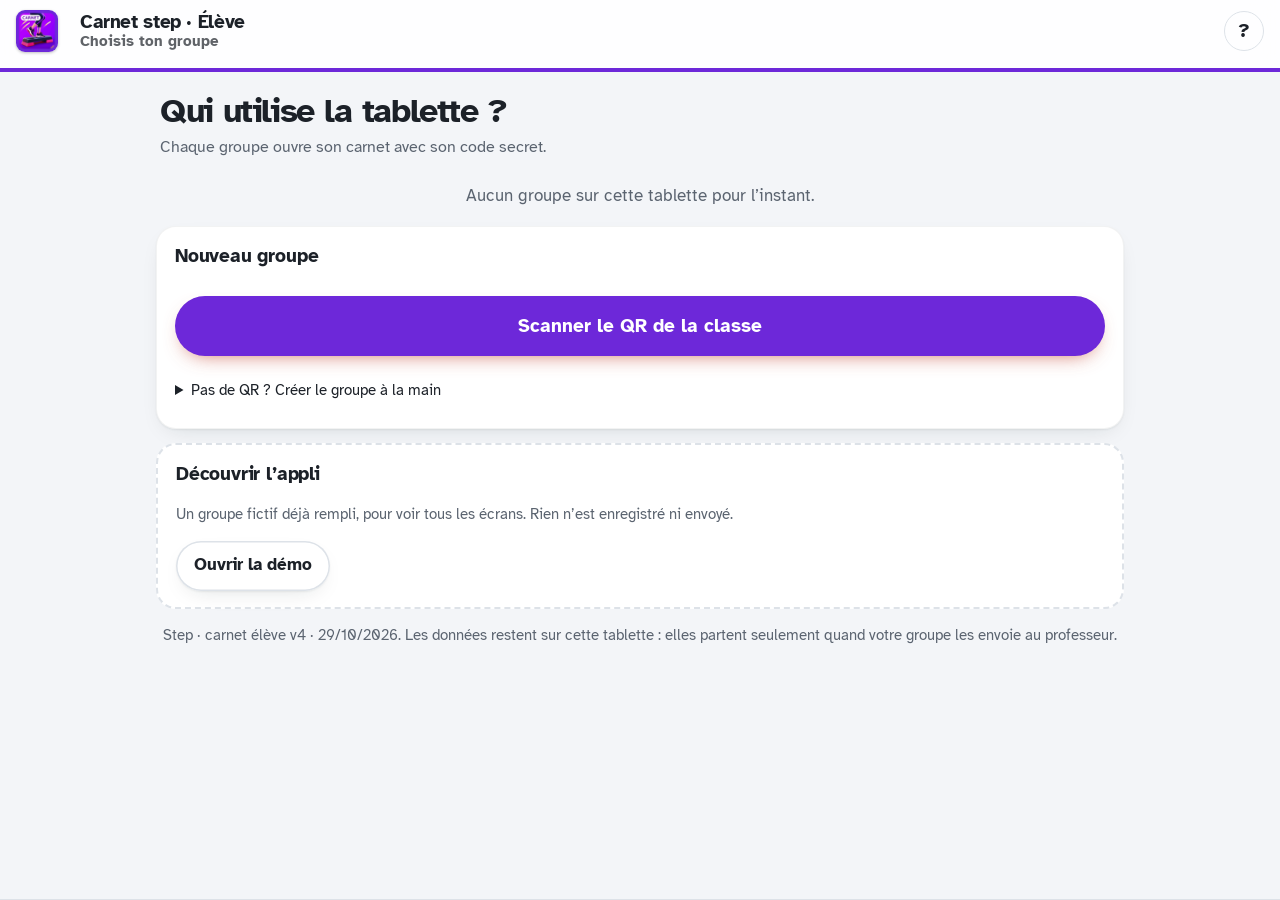
==== index.html @ f8565499 "Mise à jour commune (eps-maj.js) : vérification d'une nouvelle version à chaque ouverture et bandeau" ====
<!doctype html>
<html lang="fr">
<head>
<meta charset="utf-8">
<meta name="viewport" content="width=device-width, initial-scale=1, viewport-fit=cover">
<meta name="theme-color" content="#6d28d9">
<meta name="apple-mobile-web-app-capable" content="yes">
<meta name="mobile-web-app-capable" content="yes">
<meta name="apple-mobile-web-app-title" content="Carnet step">
<link rel="manifest" href="manifest.webmanifest">
<link rel="icon" type="image/png" sizes="32x32" href="icon-32.png">
<link rel="apple-touch-icon" href="icon-180.png">
<title>Carnet step · Élève</title>
<link rel="stylesheet" href="style.css">
<style id="appicon-css">.appicon{width:40px;height:40px;border-radius:9px;vertical-align:middle;margin:0 10px 0 0;box-shadow:0 1px 3px rgba(0,0,0,.25);flex:none;display:inline-block;object-fit:cover}
.appicon.big{width:72px;height:72px;border-radius:16px;margin:0 auto 10px;display:block}
.appicon.fill{width:100%;height:100%;margin:0;border-radius:inherit;box-shadow:none;display:block}
.appicon.logoimg{width:46px;height:46px;margin:0;border-radius:12px}
.test-banner{background:#facc15;color:#111;font:700 15px/1.3 system-ui,sans-serif;text-align:center;padding:8px 12px;position:relative;z-index:99999}
@media print{.appicon,.test-banner{display:none!important}}</style>
<style>/* Lisibilité terrain : textes à 15 px minimum à l'écran ; tailles d'origine à l'impression. */@media print{:root{--fs-min:0px}}</style>
<link rel="stylesheet" href="eps-charte-v1.css">
<style>/* Charte v1 — Step : base commune et couleur de l'activité */
:root{--act:#6d28d9;--act-fonce:#441987;--act-pale:#ede5fa;--act-sombre:#af89ea;--act-pale-sombre:#291e4a}
:root{--bg:#f3f5f8;--bg2:#eef1f5;--card:#ffffff;--fg:#1c2128;--muted:#5b6470;--line:#dde2e8;--acc:#6d28d9;--acc2:#441987;--acc-fg:#ffffff;--soft:#ede5fa;--sh-hi:0 10px 30px -10px rgba(109,40,217,.4);--font:"Atkinson","Segoe UI",Roboto,system-ui,sans-serif;
  --t:#f59e0b /* ici --t est une couleur (pas la police de la charte) : on la remet */}
:root[data-theme="dark"]{--bg:#0d1117;--bg2:#121820;--card:#161b22;--fg:#e6edf3;--muted:#8b949e;--line:#2a313b;--acc:#af89ea;--acc2:#af89ea;--acc-fg:#0d1117;--soft:#291e4a}
body{background:var(--bg)}
body[data-cy="T"]{--acc:#6d28d9;--acc2:#441987;--soft:#ede5fa}
:root[data-theme="dark"] body[data-cy="T"]{--acc:#af89ea;--acc2:#af89ea;--soft:#291e4a}
:root{--lagoon:#6d28d9;--indigo:#6d28d9;--ink:#1c2128}
/* boutons, bandeaux et frise : couleur du step (pas de rouge : une couleur par activité) */
:root{--tartan:#6d28d9;--track:#6d28d9;--track2:#8348df;--track-soft:#ede5fa}
:root[data-theme="dark"]{--tartan:#af89ea;--track:#af89ea;--track2:#c4a8f0;--track-soft:#291e4a}
.hero{background:url("data:image/svg+xml,%3Csvg xmlns='http://www.w3.org/2000/svg' width='600' height='220' viewBox='0 0 600 220'%3E%3Cg fill='none' stroke='%23ffffff' stroke-opacity='.16' stroke-width='3'%3E%3Cpath d='M-20 200 C 160 200 220 40 420 40 S 640 40 660 40'/%3E%3Cpath d='M-20 218 C 170 218 230 58 420 58 S 640 58 660 58'/%3E%3Cpath d='M-20 236 C 180 236 240 76 420 76 S 640 76 660 76'/%3E%3Cpath d='M-20 182 C 150 182 210 22 420 22 S 640 22 660 22'/%3E%3C/g%3E%3C/svg%3E") right bottom/auto 120% no-repeat,linear-gradient(135deg,#441987,#6d28d9 55%,#8348df)}
.out.hi,.zs .z4{background:linear-gradient(135deg,var(--acc2),var(--acc))}
body[data-cy="T"] .out.hi,body[data-cy="T"] .zs .z4{background:linear-gradient(135deg,#6d28d9,#441987)}
.lvlbtn.s{background:linear-gradient(135deg,#441987,#6d28d9 55%,#8348df)}
.lvlbtn.t{background:linear-gradient(135deg,#2c1057,#441987);box-shadow:0 10px 30px -10px rgba(109,40,217,.5)}
.hero.lvT{background:linear-gradient(135deg,#6d28d9,#441987)}
.bincard.cyT{box-shadow:var(--sh),inset 4px 0 0 #441987}
.in:focus{box-shadow:0 0 0 4px rgba(109,40,217,.15)}
.seg.big .chip.on,body[data-cy="T"] .seg.big .chip.on{box-shadow:0 6px 16px -8px rgba(109,40,217,.6)}
</style>
</head>
<body>
<header>
 <div class="barre"><img class="appicon logo" src="icon-192.png" alt="" width="40" height="40">
  <div class="brand"><b>Carnet step · Élève</b><small id="sous"></small></div>
  <button type="button" id="btnSeance" class="bseance" data-act="seances" hidden></button>
  <button type="button" class="baide" onclick="EPSAide.ouvrir()" aria-label="Mode d’emploi" title="Mode d’emploi">?</button>
  <button type="button" data-act="changer" data-need hidden>Fermer<span class="hide-s"> le carnet</span></button></div>
 <div class="seances" id="seances" hidden></div>
</header>
<main id="main"></main>
<nav class="onglets" id="onglets" hidden></nav>
<div id="modal"><div id="modal-body"></div></div>
<div id="toast" role="status"></div>
<div id="upd" role="status"></div>
<script src="donnees.js"></script>
<script src="logique.js"></script>
<script src="qrcode.js"></script>
<script src="jsqr.js"></script>
<script src="scan.js"></script>
<script src="vues.js"></script>
<script src="chrono.js"></script>
<script src="app.js"></script>
<script src="demo-commun.js"></script>
<script src="demo.js"></script>
<script src="aide.js"></script>
<script src="eps-aide.js"></script>
<script src="eps-pouls.js"></script>
<script src="pouls-step.js"></script>
<script src="eps-maj.js" data-bandeau="non"></script>
</body>
</html>
---- style.css ----
:root{
 --bg:#eef3f2;--bg2:#e3ecea;--card:#ffffff;--fg:#0f1f24;--muted:#5b6b70;--line:#d8e2e1;
 --acc:#0d9488;--acc2:#0f766e;--acc-fg:#ffffff;--soft:#e6f5f2;--track:#f04e23;--track2:#ff7a3d;--track-soft:#fff1ea;
 --ok:#16a34a;--ko:#dc2626;--warn:#c2410c;--t:#f59e0b;--l:#ef4444;
 --r:20px;--r-sm:14px;--sh:0 1px 2px rgba(15,31,36,.06),0 8px 24px -12px rgba(15,31,36,.18);--sh-hi:0 10px 30px -10px rgba(13,148,136,.45);
 --font:ui-rounded,"SF Pro Rounded","Nunito","Segoe UI Variable Display","Segoe UI",system-ui,-apple-system,Roboto,sans-serif;
}
:root[data-theme="dark"]{--bg:#0b1517;--bg2:#0f1d20;--card:#132327;--fg:#e8f3f1;--muted:#9db3b1;--line:#24393c;--acc:#2dd4bf;--acc2:#14b8a6;--acc-fg:#04201c;--soft:#103632;--track-soft:#3a1d12;--sh:0 1px 2px rgba(0,0,0,.3),0 10px 30px -14px rgba(0,0,0,.6)}
:root[data-theme="dark"]{--bg:#0b1517;--bg2:#0f1d20;--card:#132327;--fg:#e8f3f1;--muted:#9db3b1;--line:#24393c;--acc:#2dd4bf;--acc2:#14b8a6;--acc-fg:#04201c;--soft:#103632;--track-soft:#3a1d12}
*{box-sizing:border-box}html{-webkit-text-size-adjust:100%}
body{margin:0;background:radial-gradient(1200px 500px at 100% -10%,#d5efe9 0,transparent 60%),radial-gradient(900px 400px at -10% 10%,#ffe7dc 0,transparent 55%),var(--bg);background-attachment:fixed;color:var(--fg);font:17px/1.45 var(--font);padding-bottom:env(safe-area-inset-bottom);-webkit-tap-highlight-color:transparent}
:root[data-theme="dark"] body{background:var(--bg)}
/* ---- en-tête ---- */
header{position:sticky;top:0;z-index:5;color:#fff;display:flex;align-items:center;gap:12px;padding:12px 16px;padding-top:calc(12px + env(safe-area-inset-top));
 background:url("data:image/svg+xml,%3Csvg xmlns='http://www.w3.org/2000/svg' width='600' height='220' viewBox='0 0 600 220'%3E%3Cg fill='none' stroke='%23ffffff' stroke-opacity='.16' stroke-width='3'%3E%3Cpath d='M-20 200 C 160 200 220 40 420 40 S 640 40 660 40'/%3E%3Cpath d='M-20 218 C 170 218 230 58 420 58 S 640 58 660 58'/%3E%3Cpath d='M-20 236 C 180 236 240 76 420 76 S 640 76 660 76'/%3E%3Cpath d='M-20 182 C 150 182 210 22 420 22 S 640 22 660 22'/%3E%3C/g%3E%3C/svg%3E") right center/auto 140% no-repeat,linear-gradient(120deg,#0f766e 0%,#0d9488 45%,#14b8a6 75%,#22c3a6 100%);box-shadow:0 6px 24px -10px rgba(13,148,136,.7)}
header .sp{flex:1}
header button{font:inherit;font-size:max(14px,var(--fs-min,15px));font-weight:700;background:rgba(255,255,255,.16);color:#fff;border:1px solid rgba(255,255,255,.35);border-radius:999px;padding:7px 14px;min-height:42px;backdrop-filter:blur(6px);-webkit-backdrop-filter:blur(6px);cursor:pointer}
header button:active{background:rgba(255,255,255,.3)}
header .logo{width:42px;height:42px;flex:none;filter:drop-shadow(0 2px 6px rgba(0,0,0,.18))}
.brand{display:flex;flex-direction:column;line-height:1.1}.brand b{font-size:19px;letter-spacing:-.01em}.brand small{font-size:max(12.5px,var(--fs-min,15px));opacity:.88;font-weight:600}
#crumb{padding:10px 16px;font-size:15px;color:var(--muted);max-width:1000px;margin:0 auto;display:flex;flex-wrap:wrap;align-items:center;gap:6px}
#crumb .back{font:inherit;font-weight:800;color:var(--acc2);background:var(--card);border:0;border-radius:999px;padding:8px 16px;min-height:44px;margin-right:6px;box-shadow:var(--sh);cursor:pointer}
.lnk{font:inherit;background:none;border:0;color:var(--acc2);font-weight:700;padding:6px 2px;cursor:pointer}
main{max-width:1000px;margin:0 auto;padding:0 16px 48px}
/* ---- cartes ---- */
.card{background:var(--card);border:1px solid rgba(15,31,36,.05);border-radius:var(--r);padding:16px 18px;margin:14px 0;box-shadow:var(--sh)}
.card.thin{padding:10px 14px}
h1{margin:0;font-size:30px;letter-spacing:-.02em;line-height:1.1}h2{margin:0 0 10px;font-size:23px;letter-spacing:-.01em}
h3{margin:0 0 10px;font-size:19px;display:flex;flex-wrap:wrap;gap:6px 10px;align-items:center;letter-spacing:-.01em}
.who{font-size:max(12.5px,var(--fs-min,15px));font-weight:700;color:var(--acc2);background:var(--soft);border-radius:999px;padding:3px 10px}
.hero{display:flex;gap:18px;align-items:center;color:#fff;border:0;background:url("data:image/svg+xml,%3Csvg xmlns='http://www.w3.org/2000/svg' width='600' height='220' viewBox='0 0 600 220'%3E%3Cg fill='none' stroke='%23ffffff' stroke-opacity='.16' stroke-width='3'%3E%3Cpath d='M-20 200 C 160 200 220 40 420 40 S 640 40 660 40'/%3E%3Cpath d='M-20 218 C 170 218 230 58 420 58 S 640 58 660 58'/%3E%3Cpath d='M-20 236 C 180 236 240 76 420 76 S 640 76 660 76'/%3E%3Cpath d='M-20 182 C 150 182 210 22 420 22 S 640 22 660 22'/%3E%3C/g%3E%3C/svg%3E") right bottom/auto 120% no-repeat,linear-gradient(135deg,#0f766e,#0d9488 55%,#14b8a6);box-shadow:var(--sh-hi);padding:22px}
.hero{border-bottom:6px solid var(--track)}.hero p{margin:.4rem 0 0;opacity:.92}.hero .logo{width:84px;height:84px;flex:none;border-radius:50%;box-shadow:0 0 0 4px rgba(255,255,255,.35),0 8px 20px rgba(0,0,0,.2)}
.hero .school{font-size:max(12.5px,var(--fs-min,15px));font-weight:800;letter-spacing:.12em;text-transform:uppercase;opacity:.9}
.goal{border:0;background:linear-gradient(135deg,var(--soft),var(--card));position:relative;overflow:hidden}
.goal::before{content:"";position:absolute;left:0;top:0;bottom:0;width:6px;background:linear-gradient(var(--acc),var(--track))}
.goal p{margin:.3rem 0 0;font-size:18px}.kick{font-size:max(12.5px,var(--fs-min,15px));font-weight:800;letter-spacing:.1em;text-transform:uppercase;color:var(--acc2)}
.muted{color:var(--muted)}.small{font-size:max(14px,var(--fs-min,15px))}.center{text-align:center}
.row{display:flex;gap:12px;align-items:flex-end}.row.wrap{flex-wrap:wrap}.f1{flex:1 1 240px}
label{display:flex;flex-direction:column;gap:6px;font-size:15px;font-weight:700;margin:8px 0;color:var(--fg)}
/* ---- saisies ---- */
.in{font:inherit;font-size:21px;font-weight:700;padding:10px 14px;border:2px solid var(--line);border-radius:var(--r-sm);background:var(--bg2);color:var(--fg);min-height:52px;width:100%;max-width:220px;transition:border-color .15s,background .15s}
.in:focus{outline:none;border-color:var(--acc);background:var(--card);box-shadow:0 0 0 4px rgba(13,148,136,.15)}
textarea.in{max-width:none;font-size:17px;font-weight:500;min-height:68px;resize:vertical}.in.w{max-width:120px}.in.modin{border-color:var(--warn);background:#fff4ec}
/* ---- boutons ---- */
.btn{font:inherit;font-weight:800;min-height:50px;padding:10px 18px;border-radius:999px;border:0;background:var(--card);color:var(--fg);cursor:pointer;display:inline-flex;align-items:center;justify-content:center;gap:8px;box-shadow:var(--sh),inset 0 0 0 1.5px var(--line);transition:transform .08s}
.btn:active{transform:scale(.97)}
.btn.pri{background:linear-gradient(135deg,var(--track),var(--track2));color:#fff;box-shadow:0 10px 24px -10px rgba(240,78,35,.7)}
.btn.big{font-size:19px;min-height:60px;padding:12px 24px}.btn.full{width:100%;margin:16px 0}
.btn.ghost{color:var(--ko);box-shadow:inset 0 0 0 1.5px #f3b4b4}
.btn.danger{background:#fff0f0;color:#b91c1c;box-shadow:inset 0 0 0 2px #ef4444}.btn.danger:active{background:#ef4444;color:#fff}
.btn.sm{min-height:44px;padding:6px 14px;font-size:15px}
.seg{display:flex;flex-wrap:wrap;gap:8px;margin:10px 0}
.seg.big{background:var(--card);padding:6px;border-radius:999px;box-shadow:var(--sh);gap:6px}.seg.big .chip{font-size:18px;min-height:54px;flex:1;border:0;background:transparent}
.seg.big .chip.on{background:linear-gradient(135deg,var(--acc2),var(--acc));color:#fff;box-shadow:0 6px 16px -8px rgba(13,148,136,.8)}
.chip{font:inherit;font-weight:700;font-size:16px;min-height:46px;padding:8px 16px;border-radius:999px;border:1.5px solid var(--line);background:var(--card);color:var(--fg);cursor:pointer;transition:transform .08s}
.chip:active{transform:scale(.96)}
.chip.on{background:var(--acc);border-color:var(--acc);color:var(--acc-fg)}
.chip.sm{min-width:54px;min-height:50px;padding:6px 10px}
.chip.on.T{background:var(--t);border-color:var(--t);color:#111}.chip.on.L{background:var(--l);border-color:var(--l);color:#fff}.chip.on.P{background:var(--ok);border-color:var(--ok);color:#fff}
/* ---- répétitions & résultats ---- */
.reps{display:grid;grid-template-columns:repeat(auto-fill,minmax(210px,1fr));gap:10px}
.rep{display:flex;align-items:center;gap:6px;background:var(--bg2);border-radius:var(--r-sm);padding:8px 10px}.rep span{font-weight:900;width:24px;color:var(--acc2)}
.outs{display:grid;grid-template-columns:repeat(auto-fit,minmax(150px,1fr));gap:10px;margin-top:12px}
.out{border-radius:var(--r-sm);padding:8px 12px;display:flex;flex-direction:column;background:var(--bg2)}.out span{font-size:max(12.5px,var(--fs-min,15px));font-weight:700;color:var(--muted);text-transform:uppercase;letter-spacing:.04em}.out b{font-size:21px;letter-spacing:-.01em}
.out.hi{background:linear-gradient(135deg,#0f766e,#14b8a6);color:#fff}.out.hi span{color:rgba(255,255,255,.85)}
.ok{color:var(--ok);font-weight:800}.ko{color:var(--ko);font-weight:800}
table.tt{border-collapse:separate;border-spacing:0;width:100%;font-size:15px;border-radius:var(--r-sm);overflow:hidden;box-shadow:inset 0 0 0 1px var(--line)}
table.tt th,table.tt td{border-bottom:1px solid var(--line);padding:6px 8px;text-align:center}table.tt th{background:var(--soft);font-size:max(13px,var(--fs-min,15px));font-weight:800;color:var(--acc2)}
table.tt td .in{max-width:100px;font-size:19px;min-height:46px;padding:6px 8px}table.tt.l th,table.tt.l td{text-align:left}th.l,td.l{text-align:left}
/* ---- accueil & séances ---- */
.grid{display:grid;grid-template-columns:repeat(auto-fill,minmax(230px,1fr));gap:12px;margin-top:12px}
.bincard{font:inherit;text-align:left;display:flex;flex-direction:column;gap:2px;border:0;background:var(--card);color:var(--fg);border-radius:var(--r);padding:16px;min-height:120px;cursor:pointer;box-shadow:var(--sh);position:relative;overflow:hidden}
.bincard::after{content:"";position:absolute;right:-38px;top:-38px;width:96px;height:96px;border-radius:50%;border:10px solid var(--soft);z-index:0}.bincard>*{position:relative;z-index:1}
.bincard b{font-size:20px}.bincard.add{background:transparent;box-shadow:inset 0 0 0 2px var(--acc);color:var(--acc2);justify-content:center}.bincard.add::after{display:none}
.cls{font-size:max(12px,var(--fs-min,15px));font-weight:800;color:#fff;background:var(--acc);border-radius:999px;padding:2px 10px;align-self:flex-start;letter-spacing:.04em;text-transform:uppercase}
.sgrid{display:grid;grid-template-columns:repeat(auto-fill,minmax(210px,1fr));gap:12px;margin:12px 0}
.sbtn{font:inherit;text-align:left;border:0;background:var(--card);color:var(--fg);border-radius:var(--r);padding:14px;min-height:108px;display:flex;flex-direction:column;gap:4px;cursor:pointer;box-shadow:var(--sh);position:relative}
.sbtn b{font-size:28px;font-weight:900;letter-spacing:-.02em;background:linear-gradient(135deg,var(--acc2),var(--acc));-webkit-background-clip:text;background-clip:text;color:transparent}
.sbtn span{font-size:max(14.5px,var(--fs-min,15px));font-weight:600}.sbtn i{font-size:max(12.5px,var(--fs-min,15px));font-style:normal;font-weight:800;align-self:flex-start;border-radius:999px;padding:2px 10px}
.sbtn.sent{box-shadow:var(--sh),inset 0 0 0 2px var(--ok)}.sbtn.sent i{background:#dcfce7;color:#166534}
.sbtn.wip{box-shadow:var(--sh),inset 0 0 0 2px var(--t)}.sbtn.wip i{background:#fef3c7;color:#92400e}
.grid2{display:grid;grid-template-columns:repeat(auto-fit,minmax(300px,1fr));gap:12px}.sub{background:var(--bg2);border-radius:var(--r-sm);padding:12px}
.zs{display:grid;grid-template-columns:repeat(5,1fr);gap:4px;margin-top:12px;font-size:max(12px,var(--fs-min,15px));text-align:center}.zs div{background:var(--bg2);border-radius:10px;padding:6px 2px;font-weight:600}.zs b{display:block;font-size:16px}.zs .z4{background:linear-gradient(135deg,#0f766e,#14b8a6);color:#fff}
.checks{display:flex;flex-direction:column;gap:8px}.chk{font:inherit;font-weight:600;text-align:left;border:0;background:var(--bg2);color:var(--fg);border-radius:var(--r-sm);padding:12px 14px;min-height:50px;cursor:pointer}.chk.on{background:#dcfce7;color:#14532d;box-shadow:inset 0 0 0 2px var(--ok)}
.sens{display:flex;align-items:center;gap:10px;flex-wrap:wrap}.sens>span{width:80px;font-weight:800}.sens .chip{min-width:52px}
.bilan{position:relative;overflow:hidden}.bilan::before{content:"";position:absolute;left:0;right:0;top:0;height:6px;background:linear-gradient(90deg,var(--acc),var(--track))}
.qr{background:#fff;padding:12px;border-radius:var(--r);max-width:min(560px,92vw);margin:10px auto;box-shadow:var(--sh)}.qr svg{width:100%;height:auto;display:block}
/* ---- fenêtres ---- */
#modal{position:fixed;inset:0;background:rgba(8,20,22,.55);backdrop-filter:blur(4px);-webkit-backdrop-filter:blur(4px);display:none;align-items:flex-start;justify-content:center;z-index:20;overflow:auto;padding:20px 12px}
#modal.on{display:flex}#modal-body{background:var(--card);color:var(--fg);border-radius:24px;padding:20px;width:min(720px,100%);box-shadow:0 30px 60px -20px rgba(0,0,0,.45)}
#toast{position:fixed;left:50%;bottom:calc(20px + env(safe-area-inset-bottom));transform:translateX(-50%) translateY(140px);background:#0f1f24;color:#fff;font-weight:700;padding:12px 18px;border-radius:999px;transition:transform .25s cubic-bezier(.2,.9,.3,1.2);z-index:30;max-width:90vw;box-shadow:0 10px 30px -10px rgba(0,0,0,.5)}
#toast.on{transform:translateX(-50%) translateY(0)}
video#vid{display:none;width:100%;max-width:560px;border-radius:var(--r);margin-top:10px;background:#000}video#vid.on{display:block}
/* ---- prof ---- */
.tw{overflow-x:auto}table.pt{font-size:max(14px,var(--fs-min,15px))}table.pt td.no{color:var(--muted)}table.pt td.yes{background:var(--soft)}tr.no th,tr.no td{color:var(--muted)}td.abs{background:#f1f5f4;color:var(--muted)}
.cell{font:inherit;font-weight:700;font-size:max(14px,var(--fs-min,15px));background:none;border:0;color:var(--fg);cursor:pointer;min-height:42px;min-width:46px}.cell i{display:block;font-style:normal;font-size:max(11px,var(--fs-min,15px));color:var(--warn);font-weight:800}
.star{font-size:24px;background:var(--bg2);border:0;border-radius:12px;min-width:50px;min-height:46px;color:#c9d4d3;cursor:pointer}.star.on{color:#fff;background:linear-gradient(135deg,#f59e0b,#f97316)}
fieldset{border:0;background:var(--bg2);border-radius:var(--r-sm);margin:12px 0;padding:10px 14px}legend{font-weight:800;padding:0 6px;color:var(--acc2)}
/* ---- éléments ajoutés ---- */
.help{margin:0 0 10px}.help summary{display:inline-flex;align-items:center;gap:6px;font-size:max(14px,var(--fs-min,15px));font-weight:800;color:var(--acc2);background:var(--soft);border-radius:999px;padding:6px 14px;min-height:38px;list-style:none;cursor:pointer}
.help summary::-webkit-details-marker{display:none}.help[open] summary{background:var(--acc);color:#fff}
.help>div{margin-top:10px;padding:12px 14px;border-radius:var(--r-sm);background:var(--soft);font-size:15.5px;border-left:4px solid var(--acc)}.help p{margin:.3rem 0}
.coachline{display:flex;flex-wrap:wrap;gap:10px;align-items:center;justify-content:space-between;background:var(--card);border-radius:var(--r);padding:10px 14px;margin:10px 0;box-shadow:var(--sh)}
.coachline.warn{box-shadow:var(--sh),inset 0 0 0 2px var(--warn)}.tag{font-size:max(12.5px,var(--fs-min,15px));font-weight:800;color:#fff;background:var(--warn);border-radius:999px;padding:2px 10px}.warn{color:var(--warn);font-weight:700}
.prow{display:grid;grid-template-columns:1fr 1fr;gap:12px}.pcol .seg{margin:6px 0}.pcol .chip{font-size:max(14px,var(--fs-min,15px))}
.vmaline{display:flex;flex-wrap:wrap;gap:10px;align-items:center;justify-content:center;margin:8px 0;color:var(--muted);font-size:15px}
.calcsteps{margin-top:12px;padding:12px 14px;border-radius:var(--r-sm);background:var(--soft);font-size:15.5px;border-left:4px solid var(--track)}.calcsteps p{margin:.3rem 0}
.obj{border:0;background:linear-gradient(160deg,var(--card) 55%,var(--track-soft));box-shadow:var(--sh),inset 0 0 0 2px rgba(13,148,136,.25)}.obj.mod{box-shadow:var(--sh),inset 0 0 0 2px var(--warn)}
.objl{list-style:none;padding:0;margin:10px 0;display:flex;flex-direction:column;gap:8px}
.objl li{display:flex;flex-wrap:wrap;gap:4px 12px;align-items:baseline;background:var(--card);border-radius:var(--r-sm);padding:8px 12px;box-shadow:inset 0 0 0 1px var(--line)}
.objl li span{min-width:190px;color:var(--muted);font-size:max(14.5px,var(--fs-min,15px));font-weight:700}.objl li b{font-size:18px}
.homebtn{font-weight:800}
details summary{cursor:pointer;min-height:40px;padding-top:8px}
@media (prefers-reduced-motion:no-preference){.card,.sbtn,.bincard{animation:pop .25s ease-out both}@keyframes pop{from{opacity:0;transform:translateY(6px)}to{opacity:1;transform:none}}}
@media (max-width:560px){.brand small{display:none}.brand{min-width:0;flex:1}.brand b{font-size:16px;white-space:nowrap;overflow:hidden;text-overflow:ellipsis}header{gap:8px;padding:8px 10px;padding-top:calc(8px + env(safe-area-inset-top))}header .logo{width:34px;height:34px}.homebtn .t{display:none}header button{padding:6px 12px;min-height:40px}header .sp{display:none}.hero{flex-direction:column;text-align:center;padding:18px}.hero .logo{width:68px;height:68px}h1{font-size:25px}.prow{gap:8px}.pcol .chip{font-size:max(13px,var(--fs-min,15px));min-height:42px;padding:6px 10px}.card{padding:14px}.sgrid,.grid{grid-template-columns:1fr 1fr;gap:10px}.sbtn{min-height:96px;padding:12px}.sbtn b{font-size:24px}.sbtn span{font-size:max(13.5px,var(--fs-min,15px))}.bincard{min-height:110px;padding:14px}.bincard b{font-size:17px}}

/* ---- v10 : pas à pas, direct, graphiques, alertes, Terminale ---- */
body[data-cy="T"]{--acc:#4f46e5;--acc2:#4338ca;--soft:#eef2ff;--sh-hi:0 10px 30px -10px rgba(79,70,229,.45)}
:root[data-theme="dark"] body[data-cy="T"]{--acc:#818cf8;--acc2:#6366f1;--soft:#1e1b4b}
body[data-cy="T"] .out.hi,body[data-cy="T"] .zs .z4{background:linear-gradient(135deg,#4338ca,#6366f1)}
body[data-cy="T"] .seg.big .chip.on{box-shadow:0 6px 16px -8px rgba(79,70,229,.8)}
.bincard.cyT{box-shadow:var(--sh),inset 4px 0 0 #6366f1}
.stp{display:inline-flex;align-items:stretch;gap:6px;margin-top:4px;max-width:100%}
.stp .in{width:96px;max-width:96px;text-align:center;padding:8px 4px}.stp.tm .in{width:92px;max-width:92px}
.sb{font:inherit;font-size:24px;font-weight:900;min-width:48px;min-height:52px;border-radius:14px;border:0;background:var(--soft);color:var(--acc2);cursor:pointer;touch-action:manipulation}
.sb:active{background:var(--acc);color:#fff;transform:scale(.95)}.sb.s5{font-size:15px;min-width:44px;opacity:.85}
.vw{display:block;font-size:max(13.5px,var(--fs-min,15px));font-weight:700;color:var(--warn);margin-top:4px}
.srow{display:flex;flex-wrap:wrap;gap:8px 16px;align-items:flex-end;padding:10px 0;border-top:1px solid var(--line)}.srow:first-of-type{border-top:0}
.srow label{font-size:max(14px,var(--fs-min,15px));font-weight:700;color:var(--muted)}.sl{flex:1 1 100%;font-size:16px}
.pill{display:inline-block;background:var(--bg2);border-radius:999px;padding:6px 12px;font-size:max(14.5px,var(--fs-min,15px));align-self:center}
.btn.live{margin:8px 0 4px;background:var(--soft);color:var(--acc2);box-shadow:inset 0 0 0 2px var(--acc)}
.btn.huge{width:100%;min-height:110px;font-size:30px;border-radius:28px;margin:10px 0}
.lvt{font-size:64px;font-weight:900;text-align:center;font-variant-numeric:tabular-nums;letter-spacing:-.02em;line-height:1.1}
.lvn{text-align:center;font-size:22px;font-weight:800;color:var(--acc2)}
.pgrid{display:grid;grid-template-columns:repeat(5,1fr);gap:6px;margin:8px 0}.pgrid .chip{min-height:52px;font-size:18px;padding:4px}
.chart{margin:12px 0;color:var(--fg)}.chart svg{width:100%;height:auto;display:block;background:var(--bg2);border-radius:var(--r-sm)}
.leg{display:flex;gap:14px;font-size:max(13px,var(--fs-min,15px));font-weight:700;margin-top:6px}.leg i{display:inline-block;width:14px;height:4px;border-radius:2px;margin-right:6px;vertical-align:middle}
.sugg{display:flex;flex-direction:column;gap:6px;margin:6px 0 10px}.chip.sg{text-align:left;font-size:max(14.5px,var(--fs-min,15px));border-radius:14px;border-style:dashed;min-height:44px}.chip.sg.on{border-style:solid}
.alerts{background:var(--track-soft);border-radius:var(--r-sm);padding:10px 14px;margin:10px 0}.alerts summary{font-weight:800;cursor:pointer;color:var(--warn)}
.alerts ul{margin:8px 0 0;padding:0;list-style:none}.alerts li{padding:4px 0;font-size:max(14.5px,var(--fs-min,15px));display:flex;gap:8px}
.tog{display:flex;gap:10px;align-items:center;font-size:15.5px;margin:8px 0}.tog input{width:24px;height:24px;accent-color:var(--acc)}
.wl{list-style:none;padding:0;margin:8px 0}.wl li{display:flex;justify-content:space-between;align-items:center;gap:10px;flex-wrap:wrap;padding:8px 0;border-top:1px solid var(--line)}
.ver{text-align:center;font-size:max(12.5px,var(--fs-min,15px));color:var(--muted);margin:16px 0}
.prog{height:12px;background:var(--bg2);border-radius:999px;overflow:hidden;margin:8px 0}.prog i{display:block;height:100%;background:linear-gradient(90deg,var(--acc2),var(--acc));transition:width .3s}
.rep.col{flex-direction:column;align-items:flex-start}.rep.col label{font-size:max(13px,var(--fs-min,15px));font-weight:700;color:var(--muted)}.reps.r8{grid-template-columns:repeat(auto-fill,minmax(290px,1fr))}
.rep small{font-weight:800;color:var(--muted);font-size:max(12px,var(--fs-min,15px))}
.sbtn.resend{box-shadow:var(--sh),inset 0 0 0 2px var(--warn)}.sbtn.resend i{background:#ffedd5;color:#9a3412}
#upd{position:fixed;left:50%;bottom:16px;transform:translateX(-50%);z-index:60;background:var(--fg);color:var(--bg);padding:10px 12px 10px 18px;border-radius:999px;font-weight:700;display:none;align-items:center;gap:10px;box-shadow:var(--sh);max-width:calc(100vw - 32px)}#upd.on{display:flex}
@media (max-width:560px){.stp .in{width:78px;max-width:78px;font-size:19px}.stp.tm .in{width:80px;max-width:80px}.sb{min-width:44px}.sb.s5{min-width:40px}.lvt{font-size:52px}.btn.huge{min-height:96px;font-size:26px}.pgrid{grid-template-columns:repeat(4,1fr)}.reps.r8{grid-template-columns:1fr}}
.lvl{display:grid;grid-template-columns:1fr 1fr;gap:16px;margin:16px 0}
.lvlbtn{font:inherit;text-align:left;border:0;border-radius:var(--r);padding:22px 20px;min-height:200px;color:#fff;cursor:pointer;display:flex;flex-direction:column;gap:6px;box-shadow:var(--sh-hi);transition:transform .1s}
.lvlbtn:active{transform:scale(.98)}.lvlbtn b{font-size:30px;letter-spacing:-.02em;line-height:1.05;margin-bottom:6px}.lvlbtn span{font-size:15px;opacity:.95}
.lvlbtn .lk{font-size:max(12.5px,var(--fs-min,15px));font-weight:800;letter-spacing:.14em;text-transform:uppercase;opacity:.85}.lvlbtn i{margin-top:auto;font-style:normal;font-weight:700;font-size:max(13.5px,var(--fs-min,15px));background:rgba(255,255,255,.2);border-radius:999px;padding:4px 12px;align-self:flex-start}
.lvlbtn.s{background:linear-gradient(135deg,#0f766e,#0d9488 55%,#14b8a6);border-bottom:6px solid var(--track)}
.lvlbtn.t{background:linear-gradient(135deg,#3730a3,#4f46e5 55%,#6366f1);border-bottom:6px solid var(--track);box-shadow:0 10px 30px -10px rgba(79,70,229,.5)}
body[data-cy="T"] header{background:linear-gradient(135deg,#3730a3,#4f46e5 60%,#6366f1)}
.hero.lvT{background:linear-gradient(135deg,#3730a3,#4f46e5 55%,#6366f1)}
@media (max-width:560px){.lvl{grid-template-columns:1fr}.lvlbtn{min-height:150px}.lvlbtn b{font-size:26px}}

/* ===== v10.1 : identité « piste » ===== */
:root{--tartan:#c2412d;--tartan2:#a8361f;--ink:#12222b;--lagoon:#0e8c80;--indigo:#4b44d8}
body{background:var(--bg)}
header{background:color-mix(in srgb,var(--card) 88%,transparent);color:var(--ink);backdrop-filter:blur(14px);-webkit-backdrop-filter:blur(14px);box-shadow:inset 0 -4px 0 var(--tartan);border:0}
:root[data-theme="dark"] header{color:var(--fg)}
body[data-cy="S"] header{box-shadow:inset 0 -4px 0 var(--lagoon)}body[data-cy="T"] header{background:color-mix(in srgb,var(--card) 88%,transparent);box-shadow:inset 0 -4px 0 var(--indigo)}
header button{background:transparent;color:inherit;border:1.5px solid var(--line);backdrop-filter:none;-webkit-backdrop-filter:none}
header button:active{background:var(--bg2)}
header .logo{filter:none}header .logo>circle{fill:var(--tartan)}header .logo g{stroke:#fff}header .logo g circle{fill:#fff}
.brand b{letter-spacing:-.02em}.brand small{opacity:.7}
.btn.pri{background:var(--tartan);box-shadow:0 8px 20px -10px rgba(194,65,45,.8)}.btn.pri:active{background:var(--tartan2)}
.out.hi,body[data-cy="T"] .out.hi,.zs .z4,body[data-cy="T"] .zs .z4{background:var(--acc2)}
.seg.big .chip.on{background:var(--acc2);box-shadow:none}
.goal{background:var(--card)}.goal::before{background:var(--acc)}
.bincard::after{display:none}.bincard{box-shadow:var(--sh),inset 5px 0 0 var(--lagoon);padding-left:20px}.bincard.cyT{box-shadow:var(--sh),inset 5px 0 0 var(--indigo)}
.bincard.add{box-shadow:none;border:2px dashed var(--line);color:var(--acc2)}
/* accueil : la piste */
.intro{padding:22px 4px 8px}.intro h1{font-size:44px;font-weight:900;letter-spacing:-.04em;line-height:1}
.intro p{margin:.5rem 0 0;color:var(--muted);font-size:16px}
.track{margin:18px 0;border-radius:22px;overflow:hidden;background:var(--tartan);box-shadow:0 18px 40px -22px rgba(120,30,15,.7);border-top:4px solid #fff;border-bottom:4px solid #fff;outline:1px solid rgba(0,0,0,.06)}
.lane{font:inherit;width:100%;border:0;background:transparent;color:#fff;display:grid;grid-template-columns:96px 1fr auto;align-items:center;gap:18px;text-align:left;padding:22px 22px 22px 0;cursor:pointer;position:relative;min-height:132px}
.lane+.lane{border-top:4px solid #fff}
.lane:active{background:rgba(0,0,0,.12)}.lane:focus-visible{outline:4px solid #fff;outline-offset:-8px}
.lane .ln{align-self:stretch;margin:-22px 0;display:flex;align-items:center;justify-content:center;font-size:40px;font-weight:900;font-style:italic;letter-spacing:-.04em}
.lane.s .ln{background:var(--lagoon)}.lane.t .ln{background:var(--indigo)}
.lane .ln sup{font-size:.45em;margin-left:1px}
.lane b{display:block;font-size:46px;font-weight:900;font-style:italic;letter-spacing:-.035em;line-height:.95;text-shadow:0 2px 0 rgba(0,0,0,.12)}
.lane .lt span{display:block;margin-top:8px;font-size:15.5px;opacity:.92}
.lane .lc{font-size:max(14px,var(--fs-min,15px));font-weight:800;background:rgba(255,255,255,.18);border-radius:999px;padding:6px 12px;white-space:nowrap}
.lanehead{margin:16px 0 12px;border-radius:20px;overflow:hidden;display:grid;grid-template-columns:84px 1fr;background:var(--tartan);color:#fff;border-top:4px solid #fff;border-bottom:4px solid #fff;outline:1px solid rgba(0,0,0,.06)}
.lanehead .ln{display:flex;align-items:center;justify-content:center;font-size:32px;font-weight:900;font-style:italic;letter-spacing:-.04em}.lanehead.s .ln{background:var(--lagoon)}.lanehead.t .ln{background:var(--indigo)}
.lanehead div{padding:16px 18px}.lanehead b{display:block;font-size:34px;font-weight:900;font-style:italic;letter-spacing:-.035em;line-height:1}.lanehead span{display:block;margin-top:6px;font-size:15px;opacity:.92}
.lanehead button{margin-top:10px;font:inherit;font-size:max(14px,var(--fs-min,15px));font-weight:800;color:#fff;background:rgba(0,0,0,.18);border:0;border-radius:999px;padding:8px 14px;min-height:40px;cursor:pointer}
.home-new{width:100%;margin-top:12px}
body.home #crumb{display:none}
@media (max-width:560px){.intro h1{font-size:38px}.lane{grid-template-columns:64px 1fr;gap:14px;padding:18px 16px 18px 0;min-height:118px}.lane .ln{margin:-18px 0;font-size:28px}.lane b{font-size:36px}.lane .lc{grid-column:2;justify-self:start;margin-top:-6px}.lanehead{grid-template-columns:62px 1fr}.lanehead .ln{font-size:24px}.lanehead b{font-size:28px}
 header{box-shadow:inset 0 -3px 0 var(--tartan)}body[data-cy="S"] header{box-shadow:inset 0 -3px 0 var(--lagoon)}body[data-cy="T"] header{box-shadow:inset 0 -3px 0 var(--indigo)}}
.lanehead .ln sup{font-size:.45em;margin-left:1px}
.lanehead.sess b{font-size:26px;line-height:1.05}.lanehead.sess span{font-size:16.5px}.lanehead.sess strong{font-weight:900}
.obj{background:var(--card);box-shadow:var(--sh),inset 0 0 0 2px color-mix(in srgb,var(--acc) 30%,transparent)}
@media (max-width:560px){.lane .ln{grid-row:1 / span 2}#crumb>span{display:none}.lanehead.sess b{font-size:22px}}
/* v10.2 : corrections après essai sur iPhone */
.track,.lanehead{border-top:0;border-bottom:0;outline:0}
.lanehead.sess{background:var(--card);color:var(--fg);box-shadow:var(--sh);grid-template-columns:104px 1fr}
.lanehead.sess .ln{background:var(--tartan);font-size:44px;color:#fff;box-shadow:inset -6px 0 0 var(--acc)}
.lanehead.sess b{font-style:normal;font-size:22px;letter-spacing:-.02em;color:var(--fg)}
.lanehead.sess span{opacity:1;color:var(--muted)}.lanehead.sess strong{color:var(--fg)}
.intro h1{font-size:34px}
@media (max-width:560px){.lanehead.sess{grid-template-columns:78px 1fr}.lanehead.sess .ln{font-size:32px}.lanehead.sess b{font-size:19px}.intro h1{font-size:30px}.intro{padding-top:14px}}
/* la marge de la barre d'état iPhone ne s'applique qu'à l'application installée (pas dans un aperçu ou un onglet) */
header{padding-top:12px}
@media (max-width:560px){header{padding-top:8px}}
@media (display-mode:standalone){header{padding-top:calc(12px + env(safe-area-inset-top))}}
@media (display-mode:standalone) and (max-width:560px){header{padding-top:calc(8px + env(safe-area-inset-top))}}
/* présence repliée et étapes */
.presline{display:flex;flex-wrap:wrap;align-items:center;justify-content:space-between;gap:6px 12px;background:var(--card);border-radius:var(--r);padding:10px 16px;margin:14px 0;box-shadow:var(--sh);font-size:16px}
.presline .lnk{color:var(--warn)}
.steps{position:sticky;top:70px;z-index:4;background:color-mix(in srgb,var(--bg) 90%,transparent);backdrop-filter:blur(10px);-webkit-backdrop-filter:blur(10px);padding:10px 0 6px;margin:6px 0}
.sbar{display:flex;gap:4px;background:var(--tartan);border-radius:12px;padding:4px}
.sbar a{flex:1;height:30px;border-radius:8px;display:flex;align-items:center;justify-content:center;color:#fff;text-decoration:none;font-weight:900;font-style:italic;font-size:max(14px,var(--fs-min,15px));background:rgba(255,255,255,.12)}
.sbar a.ok{background:#fff;color:var(--acc2)}
.steps p{margin:6px 2px 0;font-size:max(14px,var(--fs-min,15px));color:var(--muted)}.steps p b{color:var(--fg)}
.step{scroll-margin-top:150px}
.stepn{display:inline-flex;align-items:center;justify-content:center;min-width:34px;height:34px;border-radius:10px;background:var(--tartan);color:#fff;font-weight:900;font-style:italic;font-size:17px;margin-right:10px;vertical-align:middle;padding:0 6px}
.step.done .stepn{background:var(--acc2)}
.step.done{box-shadow:var(--sh),inset 4px 0 0 var(--acc)}
@media (max-width:560px){.steps{top:58px}.sbar a{height:26px;font-size:max(13px,var(--fs-min,15px))}.stepn{min-width:30px;height:30px;font-size:15px}}
/* v11 : pictos, RPE, échauffement, pronostic, adapté, lisibilité extérieure */
.ico{width:1.15em;height:1.15em;vertical-align:-.2em;display:inline-block;flex:none}
.out.hi b{font-size:26px}.out b{font-variant-numeric:tabular-nums}
.rpe{display:grid;grid-template-columns:repeat(11,1fr);gap:4px}.rpe .chip{min-width:0;padding:4px 0;font-size:16px}
.rpe .chip.on.r0,.rpe .chip.on.r1,.rpe .chip.on.r2{background:#16a34a;border-color:#16a34a;color:#fff}.rpe .chip.on.r3,.rpe .chip.on.r4{background:#65a30d;border-color:#65a30d;color:#fff}
.rpe .chip.on.r5,.rpe .chip.on.r6{background:#d97706;border-color:#d97706;color:#fff}.rpe .chip.on.r7,.rpe .chip.on.r8{background:#ea580c;border-color:#ea580c;color:#fff}.rpe .chip.on.r9,.rpe .chip.on.r10{background:#b91c1c;border-color:#b91c1c;color:#fff}
.rpel{font-weight:700;margin:6px 0 10px}
.seg.wc .chip{font-size:15px}
.prono{background:var(--soft);border-radius:var(--r-sm);padding:8px 12px;margin:10px 0}.prono .stp{margin-bottom:4px}
.adapt{box-shadow:var(--sh),inset 5px 0 0 #d97706}.adapt p{margin:0}
@media (max-width:560px){.rpe{grid-template-columns:repeat(6,1fr)}}
.sbar button{flex:1;height:30px;border:0;border-radius:8px;color:#fff;font:inherit;font-weight:900;font-style:italic;font-size:max(14px,var(--fs-min,15px));background:rgba(255,255,255,.12);cursor:pointer}
.sbar button.ok{background:#fff;color:var(--acc2)}.sbar button.cur{outline:3px solid #fff;outline-offset:-3px;background:rgba(0,0,0,.25);color:#fff}.sbar button.ok.cur{background:#fff;color:var(--acc2);outline-color:var(--ink)}
.stepnav{display:flex;justify-content:space-between;gap:10px;margin-top:16px;padding-top:12px;border-top:1px solid var(--line)}
@media (max-width:560px){.sbar button{height:28px;font-size:max(13px,var(--fs-min,15px))}}
.todo{background:var(--track-soft);border-radius:var(--r-sm);padding:10px 12px;margin:8px 0}.todo p{margin:0 0 6px}
.chbig{display:flex;flex-direction:column;align-items:center;border-radius:24px;padding:24px 12px;margin:12px 0;color:#fff;background:var(--tartan)}
.chbig.rest{background:var(--lagoon)}.chbig.done,.chbig.pre{background:var(--ink)}
.chbig span{font-size:22px;font-weight:800}.chbig b{font-size:min(28vw,150px);line-height:1;font-weight:900;font-variant-numeric:tabular-nums;letter-spacing:-.04em}
.il{display:inline}
#demobar{position:sticky;top:0;z-index:70;display:flex;flex-wrap:wrap;align-items:center;gap:6px 10px;padding:8px 12px;background:repeating-linear-gradient(135deg,#f97316 0 14px,#ea580c 14px 28px);color:#fff;font-size:max(14px,var(--fs-min,15px))}
#demobar b{background:#1c2128;padding:3px 10px;border-radius:999px;letter-spacing:.06em}#demobar i{font-style:normal}#demobar span{flex:1 1 180px;font-weight:700}
#demobar button,#demobar a{font:inherit;font-weight:800;color:#1c2128;background:#fff;border:0;border-radius:999px;padding:6px 12px;min-height:36px;text-decoration:none;cursor:pointer;display:inline-flex;align-items:center}
body:has(#demobar) header{top:52px}body:has(#demobar) .steps{top:122px}
@media (max-width:560px){#demobar span,#demobar i{display:none}#demobar{font-size:max(14px,var(--fs-min,15px));flex-wrap:nowrap;gap:6px}#demobar b{margin-right:auto}#demobar button,#demobar a{min-height:34px;padding:4px 12px}body:has(#demobar) header{top:50px}}
/* ===== coquille commune des applis EPS : barre, bande des séances, onglets du bas ===== */
body{padding-bottom:calc(86px + env(safe-area-inset-bottom))}
header{display:block;padding:0!important}
header .barre{display:flex;align-items:center;gap:12px;padding:10px 16px}
@media (display-mode:standalone){header .barre{padding-top:calc(10px + env(safe-area-inset-top))}}
.brand{flex:1;min-width:0}.brand small{display:block;white-space:nowrap;overflow:hidden;text-overflow:ellipsis}
@media (max-width:560px){.brand small{display:block!important;font-size:max(12.5px,var(--fs-min,15px))}}
.seances{display:flex;align-items:center;gap:8px;padding:0 12px 10px}
.seances .lab{flex:none;font-weight:900;font-style:italic;font-size:15px;color:var(--muted);min-width:34px}
.strip{display:flex;gap:6px;overflow-x:auto;flex:1;min-width:0;scrollbar-width:none;padding:2px}
.strip::-webkit-scrollbar{display:none}
.strip button{flex:none;min-width:48px;height:42px;border-radius:12px;border:1.5px solid var(--line);background:var(--card);font:inherit;font-weight:900;font-style:italic;font-size:16px;color:var(--fg);cursor:pointer;position:relative}
.strip button.sent{border-color:var(--acc);color:var(--acc2)}
.strip button.sent::after{content:"";position:absolute;right:4px;top:4px;width:7px;height:7px;border-radius:50%;background:var(--acc)}
.strip button.wip,.strip button.resend{border-color:var(--warn);color:var(--warn);border-style:dashed}
.strip button.ici{background:var(--tartan);border:1.5px solid var(--tartan);color:#fff}
.strip button.ici::after{background:#fff}
.strip button.sel{box-shadow:0 0 0 2px var(--tartan)}
.steps{top:var(--hh,112px)!important}.step{scroll-margin-top:calc(var(--hh,112px) + 80px)}
nav.onglets{position:fixed;left:0;right:0;bottom:0;z-index:8;display:grid;grid-template-columns:repeat(5,1fr);background:color-mix(in srgb,var(--card) 94%,transparent);backdrop-filter:blur(12px);-webkit-backdrop-filter:blur(12px);border-top:1px solid var(--line);padding-bottom:env(safe-area-inset-bottom)}
nav.onglets button{min-height:64px;border:0;background:none;display:flex;flex-direction:column;align-items:center;justify-content:center;gap:3px;font:inherit;font-size:max(13px,var(--fs-min,15px));font-weight:700;color:var(--muted);cursor:pointer;padding:0 2px}
nav.onglets button .ico{width:26px;height:26px}
nav.onglets button b{font-weight:800}
nav.onglets button.ici{color:var(--acc2);box-shadow:inset 0 4px 0 var(--tartan)}
nav.onglets button.alerte{color:var(--warn)}nav.onglets button.alerte .ico{animation:clign 1.6s infinite}
@keyframes clign{50%{opacity:.35}}
#toast{bottom:calc(92px + env(safe-area-inset-bottom))}#upd{bottom:calc(92px + env(safe-area-inset-bottom))}
.nonenvoye{display:block;width:100%;margin:14px 0 0;padding:12px 16px;border-radius:var(--r-sm);border:2px solid var(--warn);background:var(--track-soft);color:var(--warn);font:inherit;font-weight:800;text-align:left;cursor:pointer}
.bincard.nonenv{box-shadow:var(--sh),inset 5px 0 0 var(--warn)}
.cls.s{background:var(--lagoon)}.cls.t{background:var(--indigo)}
.in.code{font-size:40px;letter-spacing:.5em;text-align:center;max-width:240px;margin:8px auto;display:block;padding-left:.5em}
select.in.sel{max-width:none;font-size:18px}
fieldset .row label{flex:1 1 180px}fieldset .row .in{max-width:none}
.envoi{list-style:none;padding:0;margin:10px 0;display:grid;gap:8px}
.envoi li{display:flex;align-items:center;gap:12px;padding:10px 12px;border-radius:var(--r-sm);background:var(--bg2)}
.envoi li small{display:block;color:var(--muted);font-size:max(14px,var(--fs-min,15px))}.envoi li span:nth-child(2){flex:1}
.envoi .lettre{flex:none;width:38px;height:38px;border-radius:50%;background:var(--acc2);color:#fff;display:grid;place-items:center;font-weight:900;font-style:italic;font-size:19px}
.envoi em{font-style:normal;font-weight:900;color:var(--ok);font-size:22px}
.envoi li.manque{background:var(--track-soft)}.envoi li.manque .lettre{background:var(--warn)}
.gros{display:grid;gap:10px;margin:16px 0 4px}.gros .btn{width:100%}.gros p{margin:-4px 0 0;text-align:center}
.demo-carte{border:2px dashed var(--line);box-shadow:none}
.demo-bandeau{display:flex;align-items:center;gap:8px;flex-wrap:wrap;margin:14px 0 0;padding:10px 14px;border-radius:var(--r-sm);background:#fff3c4;color:#5c4300;border:2px dashed #c99a00;font-size:15px}
.demo-bandeau span{flex:1}
:root[data-theme="dark"] .demo-bandeau{background:#3a3010;color:#ffe08a;border-color:#8a6d00}
.btn[disabled]{opacity:.45;cursor:not-allowed}
/* lecteur de QR (scan.js, commun aux applis) */
.scan-voile{position:fixed;inset:0;background:rgba(8,20,22,.7);display:flex;align-items:center;justify-content:center;z-index:40;padding:12px}
.scan-fen{background:var(--card);color:var(--fg);border-radius:24px;padding:18px;width:100%;max-width:520px}
.scan-fen h3{margin:0 0 10px}
.scan-cadre{position:relative;background:#000;border-radius:16px;overflow:hidden;aspect-ratio:1}
.scan-cadre video{width:100%;height:100%;object-fit:cover;display:block}
.scan-viseur{position:absolute;inset:12%;border:4px solid #fff;border-radius:18px;box-shadow:0 0 0 999px rgba(0,0,0,.25)}
.scan-msg{min-height:2.6em;font-weight:700;margin:10px 0}.scan-msg.ok{color:var(--ok)}.scan-msg.err{color:var(--ko)}
.scan-bas{display:flex;justify-content:space-between;align-items:center;gap:10px}
.bt{font:inherit;font-weight:800;min-height:50px;padding:10px 18px;border-radius:999px;border:0;background:var(--fg);color:var(--bg);cursor:pointer}
#toast{opacity:0;visibility:hidden;transition:transform .25s,opacity .25s,visibility .25s}#toast.on{opacity:1;visibility:visible}
#toast{width:max-content;max-width:calc(100vw - 32px);border-radius:18px;text-align:center}
.demo-bandeau i{font-style:normal}
@media (max-width:560px){.hide-s{display:none}.demo-bandeau i{display:none}.demo-bandeau{padding:8px 10px}.strip button{min-width:44px;height:40px;font-size:15px}header .barre{gap:8px;padding:8px 10px}}
@media (max-width:560px){.demo-bandeau .btn.sm{min-height:38px;padding:4px 12px;font-size:max(14px,var(--fs-min,15px))}}
.seg.big.phase{margin:10px 0}.seg.big.phase .chip{font-size:16px;min-height:48px}
/* ===== v2 : lisibilité au soleil — rouge piste = agir, ambre = attention, vert = fait ===== */
:root{--warn:#92400e;--attn:#fef3c7;--attn-bd:#d97706;--muted:#44545a}
:root[data-theme="dark"]{--warn:#fbbf24;--attn:#3a2a06;--attn-bd:#d97706;--muted:#a9bcba}
.nonenvoye{background:var(--attn);border-color:var(--attn-bd);color:var(--warn)}
.bincard.nonenv{box-shadow:var(--sh),inset 6px 0 0 var(--attn-bd)}
.todo{background:var(--attn)}.coachline.warn{box-shadow:var(--sh),inset 0 0 0 2px var(--attn-bd)}
.envoi li.manque{background:var(--attn)}.envoi li.manque .lettre{background:var(--attn-bd)}
nav.onglets button.alerte{color:var(--warn)}
.strip button::after{content:none}
.strip button.sent{background:var(--soft);border:2px solid var(--acc);color:var(--acc2)}
.strip button.wip,.strip button.resend{background:var(--attn);border:2px solid var(--attn-bd);color:var(--warn)}
.strip button.sent::after,.strip button.wip::after,.strip button.resend::after{content:"✓";position:absolute;right:-5px;top:-6px;width:18px;height:18px;border-radius:50%;display:grid;place-items:center;font:900 max(11px,var(--fs-min,15px))/1 system-ui;font-style:normal;color:#fff;background:var(--acc2)}
.strip button.wip::after,.strip button.resend::after{content:"!";background:var(--attn-bd)}
.strip{padding:6px 4px 2px}
.strip button.ici{background:var(--tartan);border:2px solid var(--tartan);color:#fff}
.alerts{background:var(--attn)}.alerts summary{color:var(--warn)}
.bandeau{background:var(--attn);color:var(--warn)}
/* carte de chaleur (outil prof) */
table.pt td.h3{background:#bbf7d0}table.pt td.h2{background:#e2f5d3}table.pt td.h1{background:#fde7b0}table.pt td.h0{background:#fecaca}
:root[data-theme="dark"] table.pt td.h3{background:#14532d}:root[data-theme="dark"] table.pt td.h2{background:#1f3d22}:root[data-theme="dark"] table.pt td.h1{background:#4a3708}:root[data-theme="dark"] table.pt td.h0{background:#4c1616}
nav.otop .og{flex:none;align-self:center;font-size:max(12px,var(--fs-min,15px));font-weight:900;letter-spacing:.08em;text-transform:uppercase;color:var(--muted);padding:0 2px 0 10px}
nav.otop .og:first-child{padding-left:0}
@media (max-width:560px){.lanehead.sess .ln{font-size:28px}.lanehead.sess div{padding:10px 14px}.lanehead.sess b{font-size:18px}.lanehead.sess span{font-size:max(14.5px,var(--fs-min,15px));margin-top:3px}.presline{margin:10px 0;padding:8px 14px;font-size:15px}.demo-bandeau{margin-top:10px}}
.tag.neuf{background:var(--acc2);margin-left:6px;vertical-align:1px}
/* bouton de séance dans la barre */
header button.bseance{position:relative;font-weight:900;font-style:italic;font-size:17px;border:2px solid var(--tartan);color:var(--tartan);min-width:72px}
header button.bseance.sent{border-color:var(--acc);color:var(--acc2)}
header button.bseance .pt{position:absolute;right:-4px;top:-4px;width:14px;height:14px;border-radius:50%;background:var(--attn-bd);border:2px solid var(--card)}
.sbtn.ici{box-shadow:var(--sh),inset 0 0 0 3px var(--tartan)}

/* bouton mode d'emploi */
.baide{flex:0 0 auto;width:40px;height:40px;min-height:40px;padding:0;border-radius:50%;font-weight:900;font-size:19px;line-height:1}

/* ===== Step : éléments propres au carnet de step (curseurs, défis, chrono des filières) ===== */
/* ---- ajouts step ---- */
.crow{display:flex;flex-wrap:wrap;align-items:center;gap:6px 10px;margin:8px 0}
.crow .sl{min-width:90px}
.cgrp{display:inline-flex;align-items:center;gap:3px;background:var(--soft);border-radius:999px;padding:3px 6px}
.cgrp i{font-style:normal;font-weight:800;color:var(--acc2);width:16px;text-align:center}
.cgrp .chip.sm{min-width:34px;padding:4px 8px}
.ctot{font-size:15px}
.rmini{display:inline-flex;flex-wrap:wrap;gap:3px}.rmini .chip.sm{min-width:30px;padding:4px 6px}
.chtot{font-size:22px;font-variant-numeric:tabular-nums;color:var(--muted);text-align:center;margin:6px 0}
.chgrid{display:grid;grid-template-columns:1fr 1fr;gap:10px;margin:8px 0}
@media (max-width:560px){.chgrid{grid-template-columns:1fr}}
.chf{border-radius:16px;padding:14px;color:#fff;text-align:center;transition:filter .3s}
.chf.fA{background:#dc2626}.chf.fB{background:#0891b2}.chf.rec{filter:saturate(.25) brightness(.9)}
.chf .chk{display:block;font-size:max(14px,var(--fs-min,15px));opacity:.92;font-weight:700}.chf small{display:block;font-weight:800;letter-spacing:.5px}
.chf b{font-size:clamp(44px,12vw,84px);font-variant-numeric:tabular-nums;line-height:1.05;display:block}
.chfc{margin:8px 0;background:var(--warn);color:#fff;font-weight:800;font-size:30px;border-radius:12px;padding:10px;text-align:center;animation:bl 1s infinite}
@keyframes bl{50%{opacity:.6}}
.sub+.sub{border-top:1px dashed var(--line);margin-top:8px;padding-top:6px}
.anl{background:#fff7ed;border-radius:10px;padding:2px 6px}
.pts{font-size:max(13px,var(--fs-min,15px));font-weight:800;border-radius:999px;padding:3px 9px;background:var(--soft)}
.defibox{background:#fff7ed;border:1px solid #fed7aa;border-radius:14px;padding:8px 12px;margin:10px 0}
.badge{display:inline-block;background:#fef3c7;border-radius:999px;padding:2px 8px;margin:2px 2px;font-weight:700;font-size:max(13px,var(--fs-min,15px))}
:root[data-theme="dark"] .anl,:root[data-theme="dark"] .defibox{background:#3a1d12;border-color:#7c2d12}:root[data-theme="dark"] .badge{background:#422006}
---- eps-charte-v1.css ----
/* =====================================================================
   eps-charte-v1.css — charte visuelle commune des applis EPS (version 1)
   Lycée Georges Pompidou · Yannick Dartois
   ---------------------------------------------------------------------
   Source unique : mon-eps/atelier/ecran-de-cours/commun/. Recopié tel quel
   dans chaque dépôt par construire.py (copie locale = marche hors ligne).
   Chargé APRÈS le <style> de l'activité : il remplace ses couleurs sans
   toucher au contenu. Pour revenir en arrière : retirer le lien vers ce
   fichier et le petit <style> « Charte v1 » qui le suit dans la page.
   Une future v2 sera un AUTRE fichier (eps-charte-v2.css) : chaque appli
   passe à la v2 quand on le décide, jamais toutes d'un coup.

   Ce qui est propre à chaque activité (sa couleur, la teinte de chacun de
   ses cycles) est calculé par construire.py à partir de activites.json.
   ===================================================================== */

/* ---------- 0. Polices embarquées (dossier polices/ du dépôt : marche hors ligne) ---------- */
@font-face{font-family:"Archivo";src:url(polices/archivo.woff2) format("woff2");font-weight:100 900;font-stretch:62% 125%;font-display:swap}
@font-face{font-family:"Atkinson";src:url(polices/atkinson-400.woff2) format("woff2");font-weight:400;font-display:swap}
@font-face{font-family:"Atkinson";src:url(polices/atkinson-700.woff2) format("woff2");font-weight:700;font-display:swap}

/* ---------- 1. Base commune : thème clair (toujours par défaut) ---------- */
:root{
  --sol:#f3f5f8;        /* fond de page */
  --craie:#ffffff;      /* cartes */
  --encre:#1c2128;      /* texte */
  --repere:#5b6470;     /* texte secondaire */
  --trait:#dde2e8;      /* bordures, frise */
  --sur-encre:#ffffff;
  --fait:#9aa3ae;
  /* l'accent de l'écran de cours devient la couleur de l'activité */
  --ligne:var(--act);
  --ligne-fonce:var(--act-fonce);
  --ligne-pale:var(--act-pale);
  /* polices : déjà embarquées dans chaque dépôt (dossier polices/) */
  --d:"Archivo","Arial Narrow",Arial,sans-serif;
  --t:"Atkinson","Segoe UI",Roboto,Arial,sans-serif;
}

/* ---------- 2. Thème sombre : seulement si on le choisit ---------- */
:root[data-theme="dark"]{
  --sol:#0d1117; --craie:#161b22; --encre:#e6edf3; --repere:#8b949e; --trait:#2a313b;
  --sur-encre:#0d1117; --fait:#5b6573;
  --ligne:var(--act-sombre); --ligne-fonce:var(--act-sombre); --ligne-pale:var(--act-pale-sombre);
  color-scheme:dark;
}

/* ---------- 3. Cycles : bandeau, pastille et étiquettes dans la teinte du cycle ---------- */
/* Les teintes (--niv, --sur-niv) sont posées par le <style> « Charte v1 » de la page. */
.carte .etiq .nv{background:var(--niv);color:var(--sur-niv)}
.sc.jour{outline-color:var(--ligne)}

/* ---------- 4. Outils complets et applis élève/prof (noms --bg, --surface, --fg…) ---------- */
/* Sélecteur renforcé pour passer devant eps-outil.css (:root.outil) sans toucher aux règles
   de cycle des pages (:root[data-cycle=…]) qui posent --accent : l'accent reste réglé par la page. */
:root:not(.ch-1):not(.ch-2):not(.ch-3){
  --bg:#f3f5f8; --surface:#ffffff; --surface-2:#eef1f5; --fg:#1c2128; --muted:#5b6470; --line:#dde2e8;
  --font-display:"Archivo","Arial Narrow",Arial,sans-serif;
  --font-body:"Atkinson","Segoe UI",Roboto,Arial,sans-serif;
}
:root[data-theme="dark"]:not(.ch-1):not(.ch-2):not(.ch-3){
  --bg:#0d1117; --surface:#161b22; --surface-2:#1f2630; --fg:#e6edf3; --muted:#8b949e; --line:#2a313b;
}
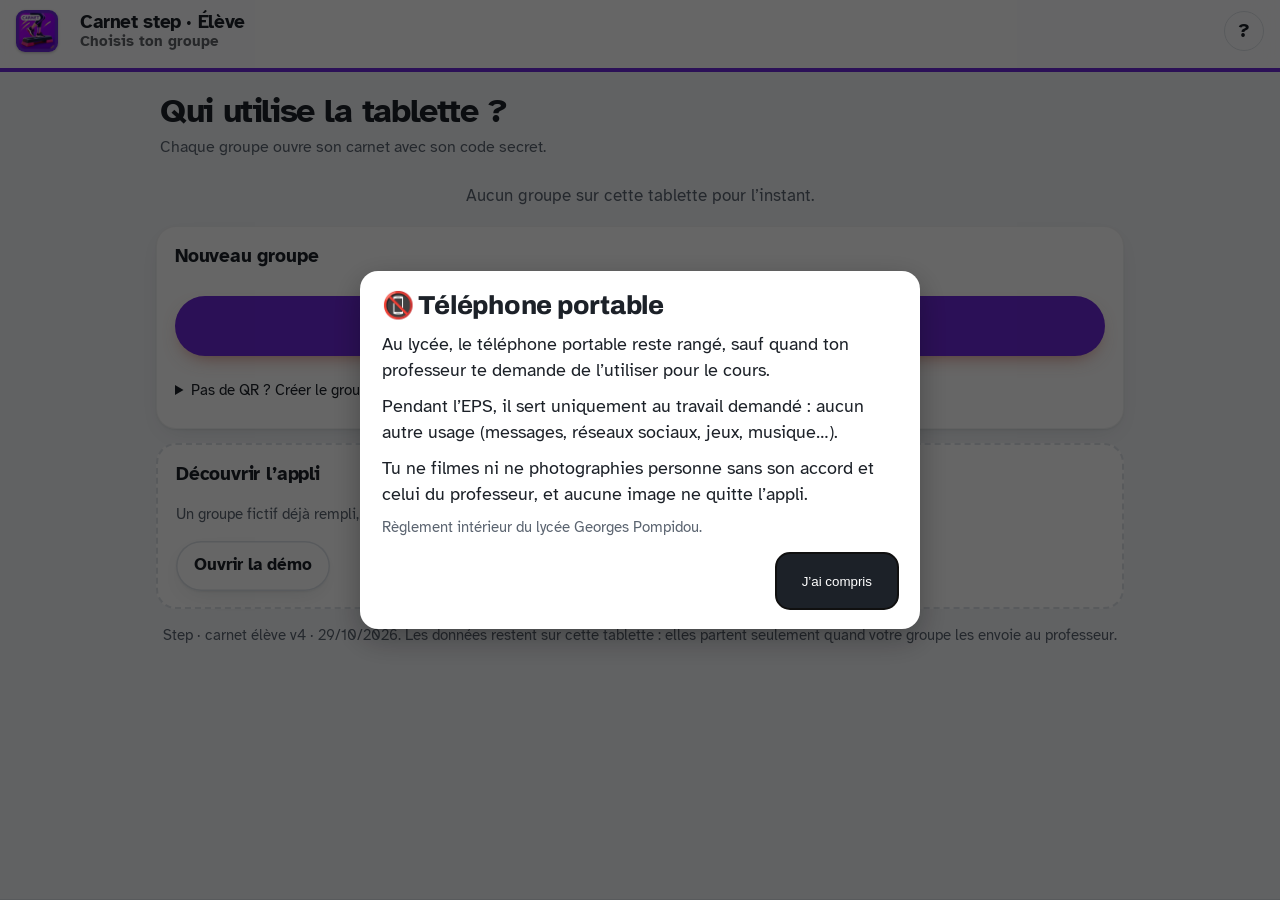
==== commit bac6fff8: "Rappel téléphone portable à chaque ouverture (module commun eps-rappel.js des applis élèves) Co-Auth" ====
--- a/index.html
+++ b/index.html
@@ -72,5 +72,6 @@
 <script src="eps-pouls.js"></script>
 <script src="pouls-step.js"></script>
 <script src="eps-maj.js" data-bandeau="non"></script>
+<script src="eps-rappel.js"></script>
 </body>
 </html>
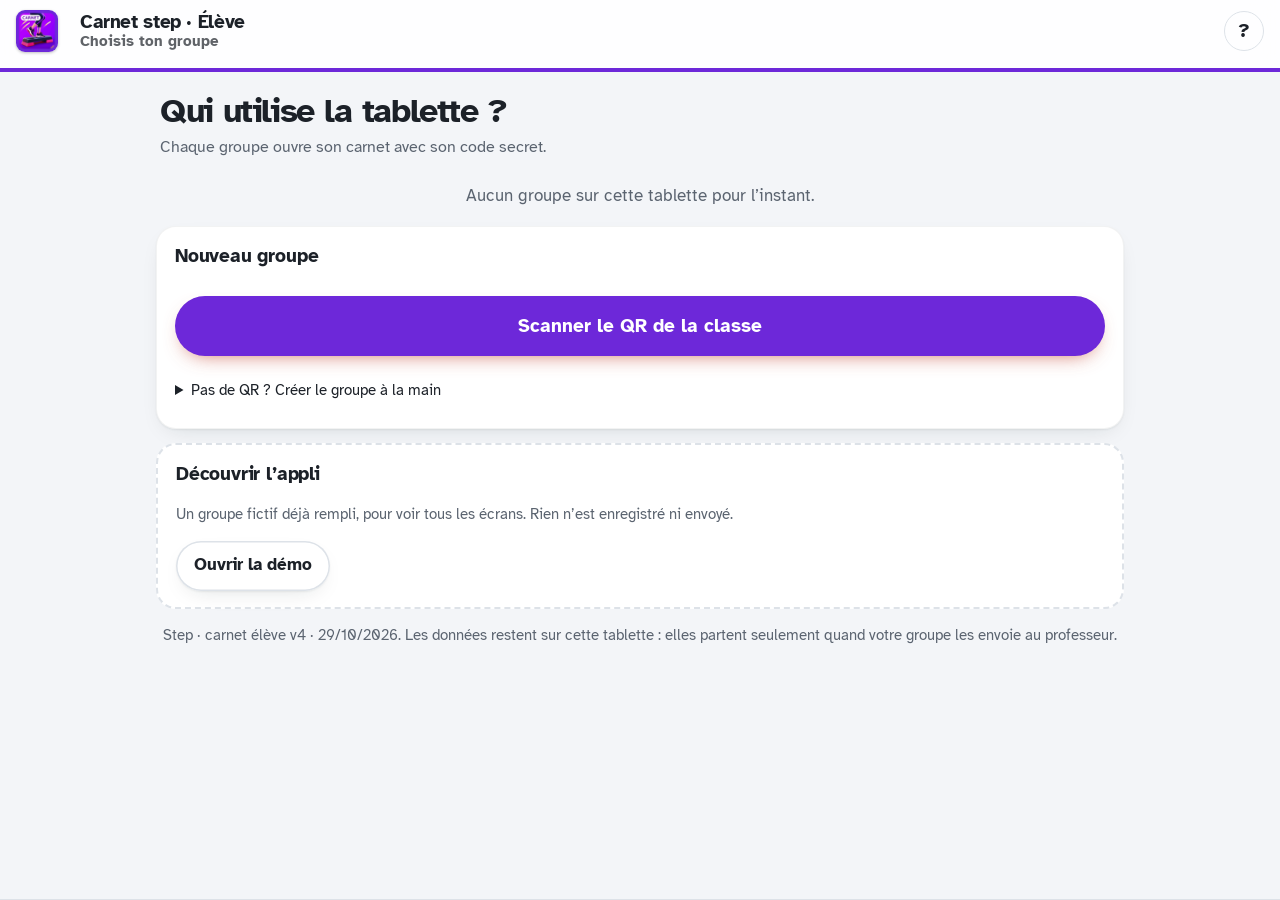
==== commit dd00632d: "Code du cours : la saisie ne s'ouvre qu'en cours Les élèves utilisant leur téléphone, ils pouvaient " ====
--- a/index.html
+++ b/index.html
@@ -57,6 +57,7 @@
 <div id="modal"><div id="modal-body"></div></div>
 <div id="toast" role="status"></div>
 <div id="upd" role="status"></div>
+<script src="eps-code.js"></script>
 <script src="donnees.js"></script>
 <script src="logique.js"></script>
 <script src="qrcode.js"></script>
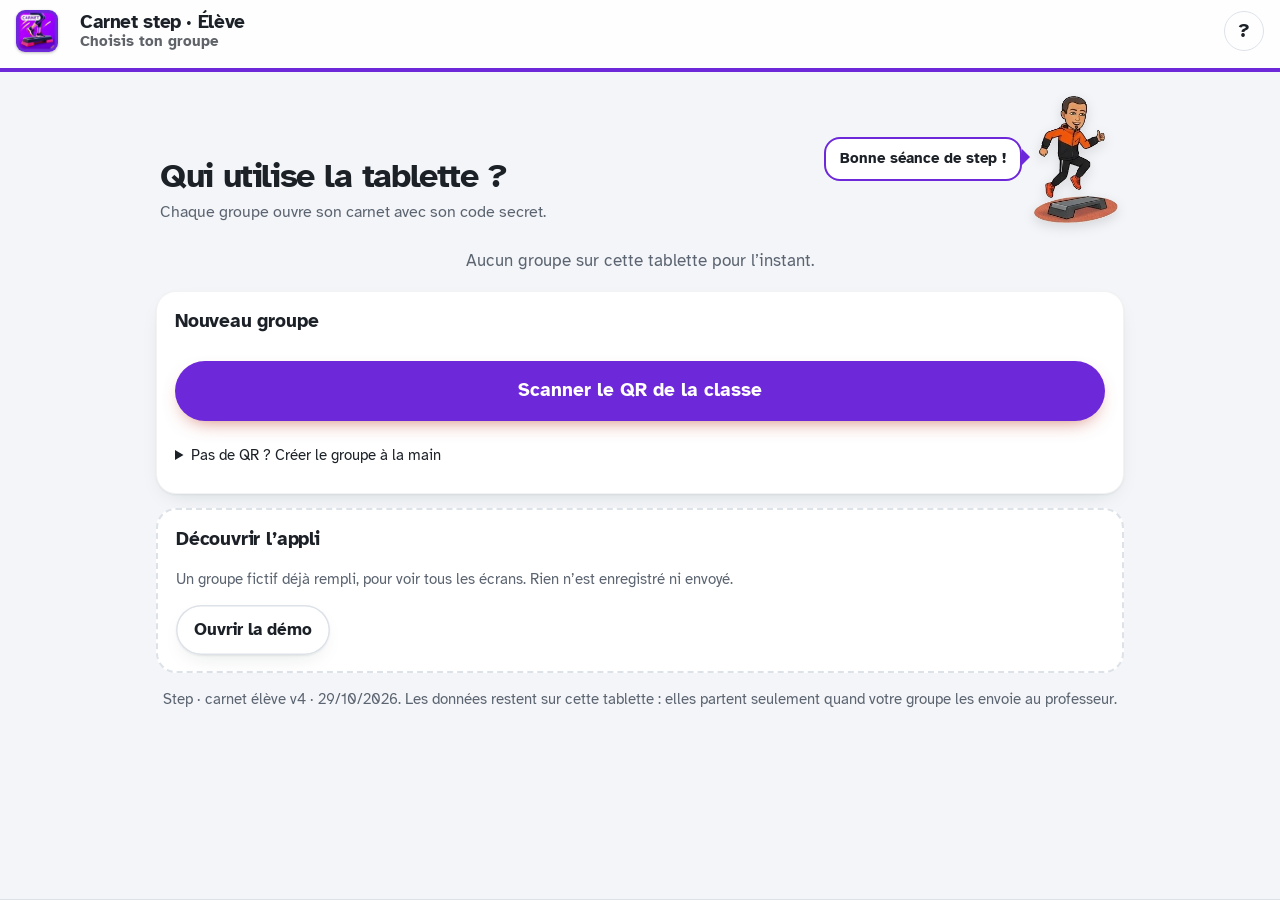
==== commit bc97d4d7: "Personnage du prof : avatars sur l'accueil, la fin de séance, l'envoi et l'élève blessé (essai) Co-A" ====
--- a/index.html
+++ b/index.html
@@ -63,6 +63,7 @@
 <script src="qrcode.js"></script>
 <script src="jsqr.js"></script>
 <script src="scan.js"></script>
+<script src="eps-avatars.js"></script>
 <script src="vues.js"></script>
 <script src="chrono.js"></script>
 <script src="app.js"></script>
--- a/style.css
+++ b/style.css
@@ -367,3 +367,8 @@
 .defibox{background:#fff7ed;border:1px solid #fed7aa;border-radius:14px;padding:8px 12px;margin:10px 0}
 .badge{display:inline-block;background:#fef3c7;border-radius:999px;padding:2px 8px;margin:2px 2px;font-weight:700;font-size:max(13px,var(--fs-min,15px))}
 :root[data-theme="dark"] .anl,:root[data-theme="dark"] .defibox{background:#3a1d12;border-color:#7c2d12}:root[data-theme="dark"] .badge{background:#422006}
+
+/* Personnage du prof (eps-avatars.js) */
+.intro-av{display:flex;align-items:flex-end;justify-content:space-between;gap:12px;flex-wrap:wrap}.intro-av .eps-av{--av-h:130px}
+.card.thin .eps-av{--av-h:96px}.card.thin .eps-av .eps-bulle{max-width:none;font-weight:400}
+@media (max-width:560px){.intro-av .eps-av{--av-h:100px}}
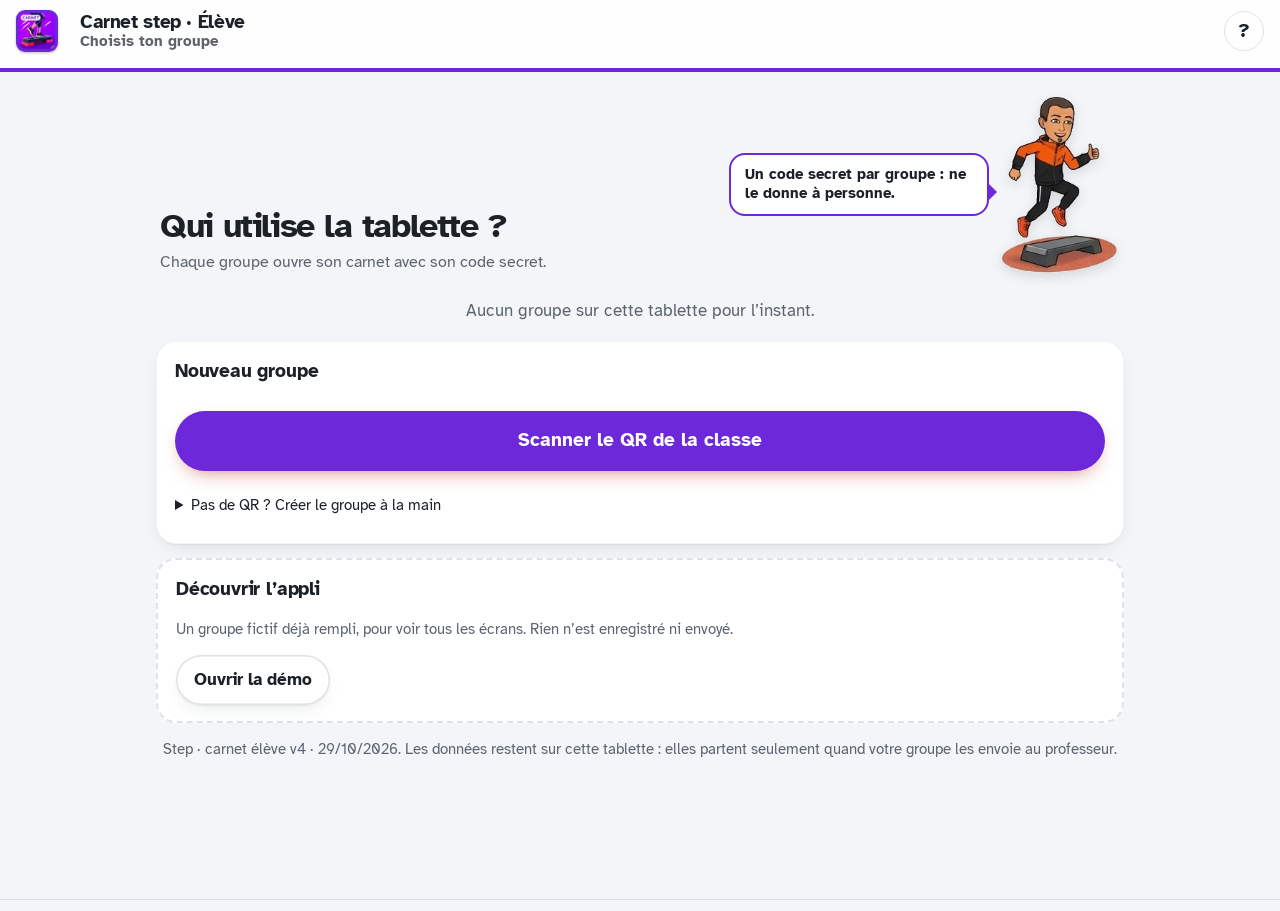
==== commit e4f2b503: "Avatars : bulle utile à l'accueil, message différent à chaque séance, personnage « stop » sur le rap" ====
--- a/index.html
+++ b/index.html
@@ -74,6 +74,6 @@
 <script src="eps-pouls.js"></script>
 <script src="pouls-step.js"></script>
 <script src="eps-maj.js" data-bandeau="non"></script>
-<script src="eps-rappel.js"></script>
+<script src="eps-rappel.js" data-avatar="img/avatars/stop.webp"></script>
 </body>
 </html>
--- a/style.css
+++ b/style.css
@@ -369,6 +369,6 @@
 :root[data-theme="dark"] .anl,:root[data-theme="dark"] .defibox{background:#3a1d12;border-color:#7c2d12}:root[data-theme="dark"] .badge{background:#422006}
 
 /* Personnage du prof (eps-avatars.js) */
-.intro-av{display:flex;align-items:flex-end;justify-content:space-between;gap:12px;flex-wrap:wrap}.intro-av .eps-av{--av-h:130px}
-.card.thin .eps-av{--av-h:96px}.card.thin .eps-av .eps-bulle{max-width:none;font-weight:400}
-@media (max-width:560px){.intro-av .eps-av{--av-h:100px}}
+.intro-av{display:flex;align-items:flex-end;justify-content:space-between;gap:12px;flex-wrap:wrap}.intro-av .eps-av{--av-h:180px}
+.card.thin .eps-av{--av-h:96px}.card.thin .eps-av .eps-bulle{max-width:none}.card.thin .eps-av .eps-bulle .small{font-weight:400}
+@media (max-width:560px){.intro-av .eps-av{--av-h:130px}}
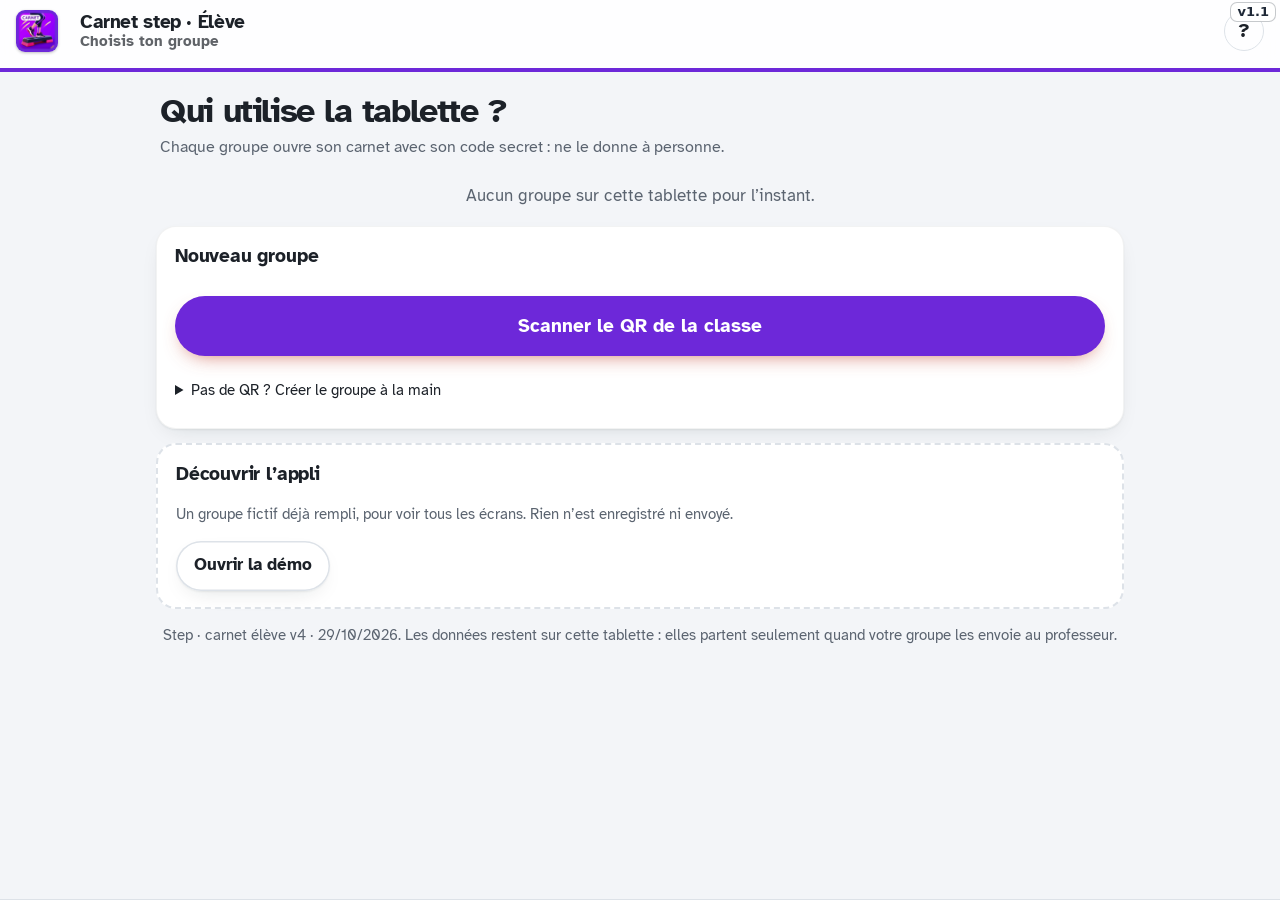
==== commit 9644713a: "v1.1 : barre DÉMO commune (eps-demo.js) à la place du bandeau jaune Co-Authored-By: Claude Opus 5.5 " ====
--- a/index.html
+++ b/index.html
@@ -74,6 +74,7 @@
 <script src="eps-pouls.js"></script>
 <script src="pouls-step.js"></script>
 <script src="eps-maj.js" data-bandeau="non"></script>
+<script src="eps-demo.js"></script>
 <script src="eps-rappel.js" data-avatar="img/avatars/stop.webp"></script>
 </body>
 </html>
--- a/style.css
+++ b/style.css
@@ -368,7 +368,7 @@
 .badge{display:inline-block;background:#fef3c7;border-radius:999px;padding:2px 8px;margin:2px 2px;font-weight:700;font-size:max(13px,var(--fs-min,15px))}
 :root[data-theme="dark"] .anl,:root[data-theme="dark"] .defibox{background:#3a1d12;border-color:#7c2d12}:root[data-theme="dark"] .badge{background:#422006}
 
-/* Personnage du prof (eps-avatars.js) */
-.intro-av{display:flex;align-items:flex-end;justify-content:space-between;gap:12px;flex-wrap:wrap}.intro-av .eps-av{--av-h:180px}
-.card.thin .eps-av{--av-h:96px}.card.thin .eps-av .eps-bulle{max-width:none}.card.thin .eps-av .eps-bulle .small{font-weight:400}
-@media (max-width:560px){.intro-av .eps-av{--av-h:130px}}
+/* Question de bilan propre à chaque séance */
+.qbilan{margin:0 0 6px;font-weight:700;font-size:18px;color:var(--acc2)}
+.nonenvoye.av{display:flex;align-items:center;gap:12px}.nonenvoye.av img{height:96px;width:auto;flex:none}
+@media print{.nonenvoye.av img{display:none}}
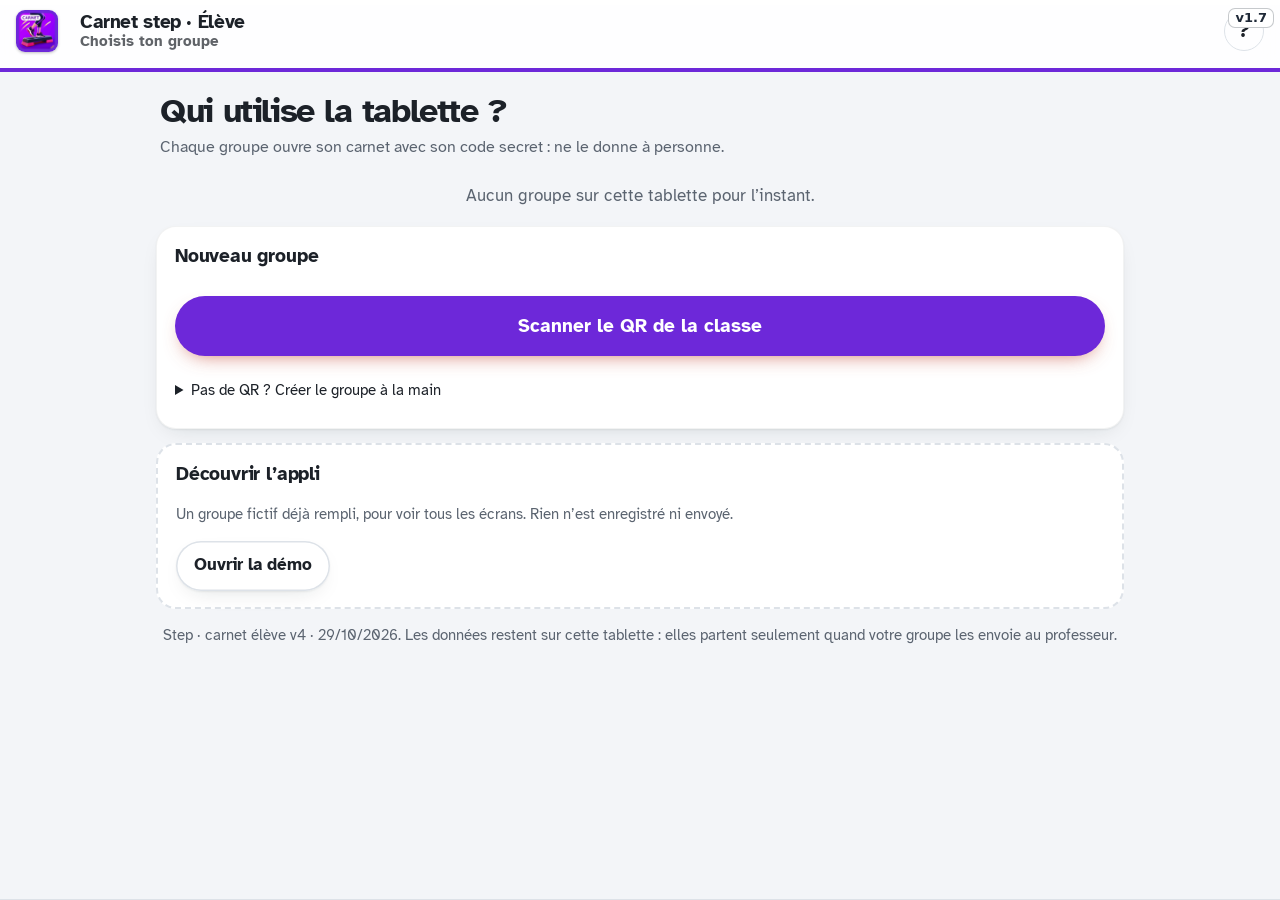
==== commit 49fd775a: "v1.7 : Chronos : coup de sifflet et vibration (1 coup au départ, à mi-course et à la reprise, 3 coup" ====
--- a/index.html
+++ b/index.html
@@ -72,6 +72,7 @@
 <script src="aide.js"></script>
 <script src="eps-aide.js"></script>
 <script src="eps-pouls.js"></script>
+<script src="eps-sifflet.js"></script>
 <script src="pouls-step.js"></script>
 <script src="eps-maj.js" data-bandeau="non"></script>
 <script src="eps-demo.js"></script>
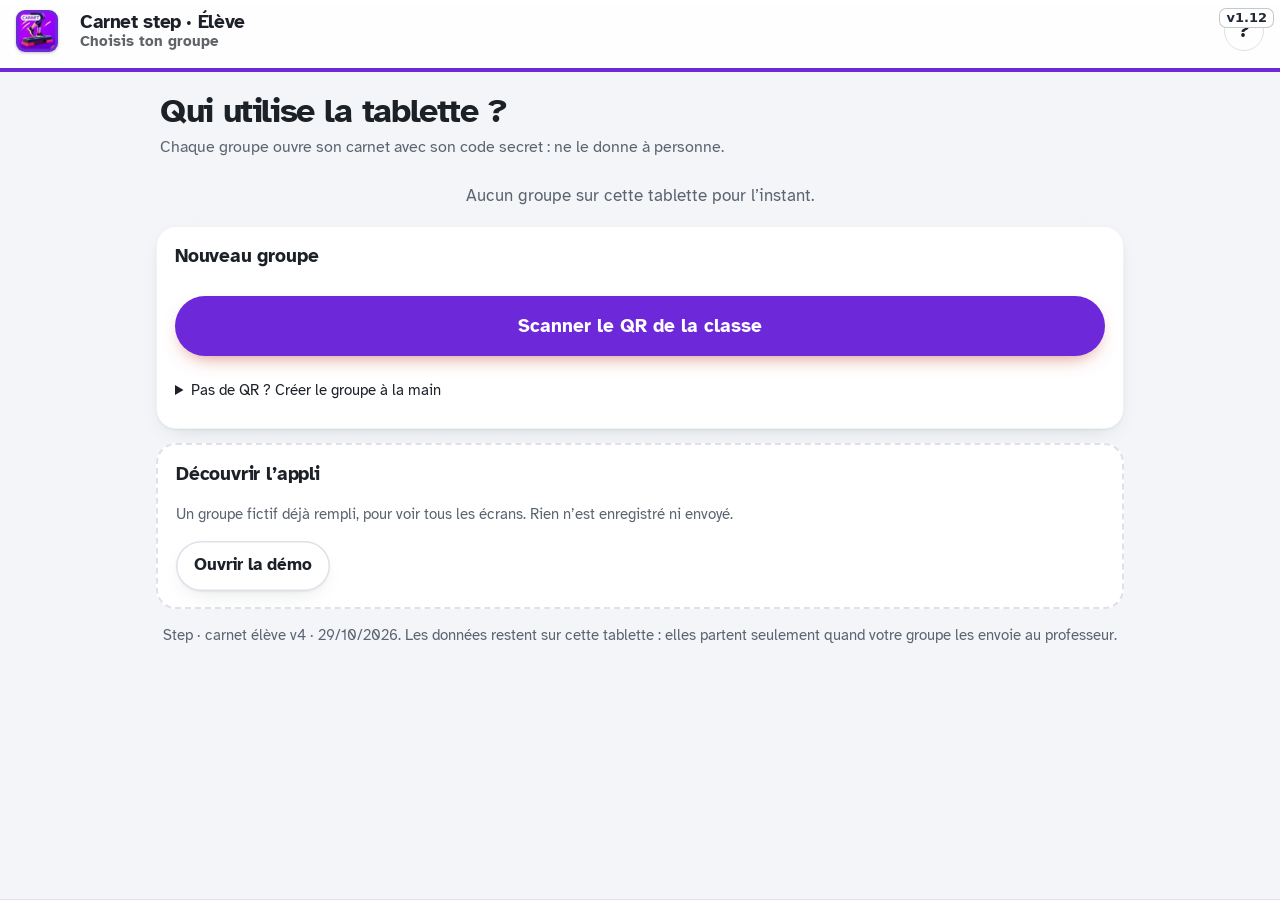
==== commit 92a0f32a: "v1.12 : sélecteur de séance « piste » (point jaune placé selon la séance / nombre de séances) Bouton" ====
--- a/index.html
+++ b/index.html
@@ -66,6 +66,7 @@
 <script src="eps-avatars.js"></script>
 <script src="vues.js"></script>
 <script src="chrono.js"></script>
+<script src="eps-seances.js"></script>
 <script src="app.js"></script>
 <script src="demo-commun.js"></script>
 <script src="demo.js"></script>
--- a/style.css
+++ b/style.css
@@ -335,7 +335,7 @@
 @media (max-width:560px){.lanehead.sess .ln{font-size:28px}.lanehead.sess div{padding:10px 14px}.lanehead.sess b{font-size:18px}.lanehead.sess span{font-size:max(14.5px,var(--fs-min,15px));margin-top:3px}.presline{margin:10px 0;padding:8px 14px;font-size:15px}.demo-bandeau{margin-top:10px}}
 .tag.neuf{background:var(--acc2);margin-left:6px;vertical-align:1px}
 /* bouton de séance dans la barre */
-header button.bseance{position:relative;font-weight:900;font-style:italic;font-size:17px;border:2px solid var(--tartan);color:var(--tartan);min-width:72px}
+header button.bseance{position:relative;font-weight:900;font-style:italic;font-size:17px;border:2px solid var(--tartan);color:var(--tartan);min-width:72px;padding-left:10px;padding-right:10px}
 header button.bseance.sent{border-color:var(--acc);color:var(--acc2)}
 header button.bseance .pt{position:absolute;right:-4px;top:-4px;width:14px;height:14px;border-radius:50%;background:var(--attn-bd);border:2px solid var(--card)}
 .sbtn.ici{box-shadow:var(--sh),inset 0 0 0 3px var(--tartan)}
@@ -372,3 +372,6 @@
 .qbilan{margin:0 0 6px;font-weight:700;font-size:18px;color:var(--acc2)}
 .nonenvoye.av{display:flex;align-items:center;gap:12px}.nonenvoye.av img{height:96px;width:auto;flex:none}
 @media print{.nonenvoye.av img{display:none}}
+
+/* v1.12 · sélecteur de séance « piste » : sur petit téléphone, la flèche ▾ s'efface pour laisser lire le nom de l'appli */
+@media (max-width:400px){header button.bseance{padding-left:8px;padding-right:8px}header button.bseance .eps-se-txt span{display:none}}
